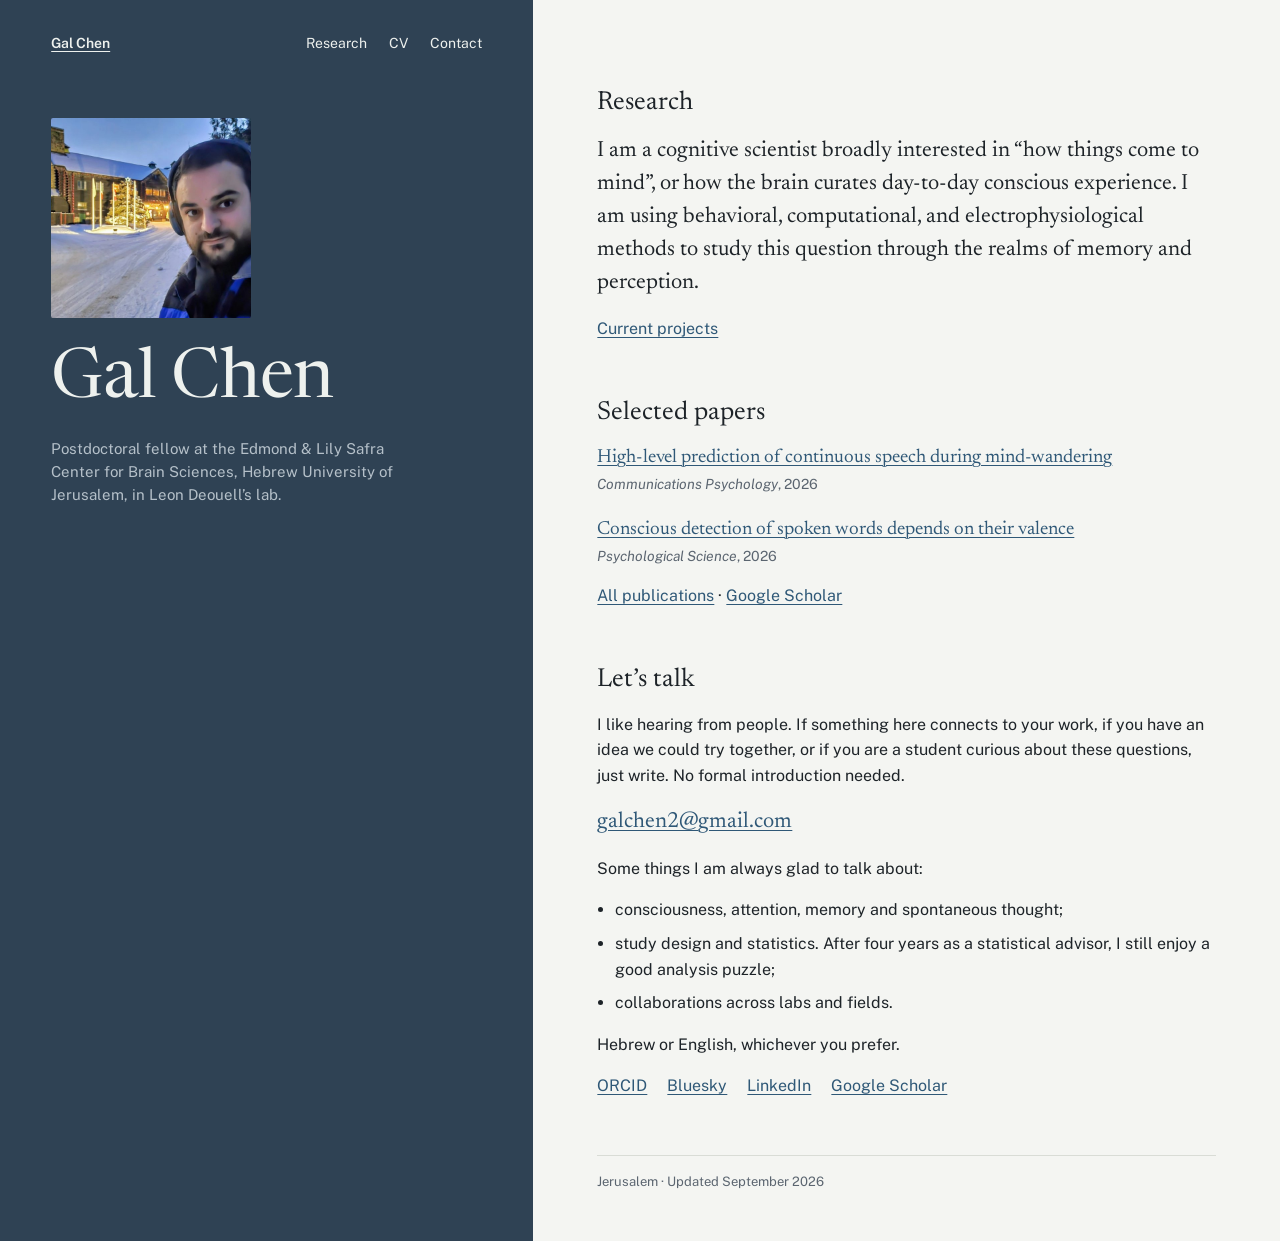
==== index.html @ fbe8dbad "Personal academic website: landing page and CV Co-Authored-By: Claude Opus 5.5 <noreply@anthropic.co" ====
<!doctype html>
<html lang="en">
<head>
<meta charset="utf-8">
<meta name="viewport" content="width=device-width, initial-scale=1">
<title>Gal Chen</title>
<meta name="description" content="Gal Chen, cognitive neuroscientist at the Hebrew University of Jerusalem. Research on consciousness, speech and spontaneous thought.">
<link rel="preconnect" href="https://fonts.googleapis.com">
<link rel="preconnect" href="https://fonts.gstatic.com" crossorigin>
<link rel="stylesheet" href="https://fonts.googleapis.com/css2?family=Newsreader:ital,opsz,wght@0,6..72,400;0,6..72,500;1,6..72,400&family=Public+Sans:wght@400;600&family=IBM+Plex+Mono:wght@400&display=swap">
<link rel="stylesheet" href="style.css">
</head>
<body>
<div class="split">

  <header class="panel">
    <div class="panel-inner">
      <nav class="nav" aria-label="Main">
        <a class="home" href="index.html" aria-current="page">Gal Chen</a>
        <ul>
          <li><a href="#research">Research</a></li>
          <li><a href="cv.html">CV</a></li>
          <li><a href="#contact">Contact</a></li>
        </ul>
      </nav>

      <div class="intro">
        <img class="portrait" src="photo.jpg" width="600" height="600" alt="Gal Chen">
        <h1>Gal Chen</h1>
        <p class="role">Postdoctoral fellow at the Edmond &amp; Lily Safra Center for Brain Sciences, Hebrew University of Jerusalem, in Leon Deouell’s lab.</p>
      </div>
    </div>
  </header>

  <main class="main">

    <section id="research" aria-labelledby="research-h">
      <h2 id="research-h">Research</h2>
      <p class="lead">I am a cognitive scientist broadly interested in “how things come to mind”, or how the brain curates day-to-day conscious experience. I am using behavioral, computational, and electrophysiological methods to study this question through the realms of memory and perception.</p>
      <p><a href="cv.html#projects">Current projects</a></p>
    </section>

    <section aria-labelledby="papers-h">
      <h2 id="papers-h">Selected papers</h2>
      <ul class="papers">
        <li>
          <a class="title" href="https://doi.org/10.1038/s44271-026-00518-4">High-level prediction of continuous speech during mind-wandering</a>
          <span class="src"><i>Communications Psychology</i>, 2026</span>
        </li>
        <li>
          <a class="title" href="https://doi.org/10.1177/09567976261434113">Conscious detection of spoken words depends on their valence</a>
          <span class="src"><i>Psychological Science</i>, 2026</span>
        </li>
      </ul>
      <p><a href="cv.html#publications">All publications</a> · <a href="https://scholar.google.com/citations?user=u07u29AAAAAJ">Google Scholar</a></p>
    </section>

    <section id="contact" aria-labelledby="contact-h">
      <h2 id="contact-h">Let’s talk</h2>
      <p>I like hearing from people. If something here connects to your work, if you have an idea we could try together, or if you are a student curious about these questions, just write. No formal introduction needed.</p>
      <p class="contact-line"><a href="mailto:galchen2@gmail.com">galchen2@gmail.com</a></p>
      <p>Some things I am always glad to talk about:</p>
      <ul class="bullets">
        <li>consciousness, attention, memory and spontaneous thought;</li>
        <li>study design and statistics. After four years as a statistical advisor, I still enjoy a good analysis puzzle;</li>
        <li>collaborations across labs and fields.</li>
      </ul>
      <p>Hebrew or English, whichever you prefer.</p>
      <p class="links"><a href="https://orcid.org/0000-0001-5469-6347">ORCID</a> <a href="https://bsky.app/profile/galchen.bsky.social">Bluesky</a> <a href="https://www.linkedin.com/in/gal-chen-76b5a223b">LinkedIn</a> <a href="https://scholar.google.com/citations?user=u07u29AAAAAJ">Google Scholar</a></p>
    </section>

    <footer class="foot">Jerusalem · Updated September 2026</footer>
  </main>

</div>
</body>
</html>
---- style.css ----
:root {
  --ground: #f4f5f2;
  --ink: #1d2328;
  --muted: #5b6570;
  --rule: #d9dcd6;
  --panel: #2f4254;
  --panel-ink: #eef1ee;
  --panel-muted: #b5c0c9;
  --link: #2f5877;
  --serif: "Newsreader", Georgia, "Times New Roman", serif;
  --sans: "Public Sans", "Helvetica Neue", Arial, sans-serif;
  --mono: "IBM Plex Mono", ui-monospace, Consolas, monospace;
  color-scheme: light;
}

@media (prefers-color-scheme: dark) {
  :root:not([data-theme="light"]) {
    --ground: #15191d;
    --ink: #e4e7e3;
    --muted: #98a2ab;
    --rule: #2c3339;
    --panel: #1f2c38;
    --panel-ink: #e9ede9;
    --panel-muted: #9eabb6;
    --link: #9cc0dc;
    color-scheme: dark;
  }
}
:root[data-theme="dark"] {
  --ground: #15191d;
  --ink: #e4e7e3;
  --muted: #98a2ab;
  --rule: #2c3339;
  --panel: #1f2c38;
  --panel-ink: #e9ede9;
  --panel-muted: #9eabb6;
  --link: #9cc0dc;
  color-scheme: dark;
}

*, *::before, *::after { box-sizing: border-box; }

html { -webkit-text-size-adjust: 100%; }

body {
  margin: 0;
  background: var(--ground);
  color: var(--ink);
  font-family: var(--sans);
  font-size: 16px;
  line-height: 1.6;
}

a { color: var(--link); text-underline-offset: 3px; text-decoration-thickness: 1px; }
a:hover { text-decoration-thickness: 2px; }
a:focus-visible { outline: 2px solid currentColor; outline-offset: 3px; border-radius: 2px; }

h1, h2, h3 { font-family: var(--serif); font-weight: 400; text-wrap: balance; margin: 0; }

.label {
  font-family: var(--sans);
  font-size: 12px;
  font-weight: 600;
  letter-spacing: 0.08em;
  text-transform: uppercase;
  color: var(--muted);
}

/* ---------- navigation ---------- */
.nav {
  display: flex;
  justify-content: space-between;
  align-items: baseline;
  gap: 16px;
  font-size: 14px;
}
.nav a { color: inherit; text-decoration: none; }
.nav a:hover, .nav a[aria-current="page"] { text-decoration: underline; }
.nav ul { display: flex; gap: 22px; list-style: none; margin: 0; padding: 0; }
.nav .home { font-weight: 600; }

/* ---------- landing ---------- */
.split {
  display: grid;
  grid-template-columns: minmax(320px, 5fr) 7fr;
  min-height: 100vh;
}

.panel {
  background: var(--panel);
  color: var(--panel-ink);
  padding-block: 32px 40px;
  padding-inline: clamp(20px, 4vw, 56px);
}
.panel-inner {
  position: sticky;
  top: 32px;
  display: flex;
  flex-direction: column;
  gap: 64px;
}
.panel .nav { color: var(--panel-ink); }
.panel h1 {
  font-size: clamp(44px, 5.4vw, 72px);
  line-height: 1.02;
  letter-spacing: -0.01em;
}
.intro { display: flex; flex-direction: column; gap: 20px; }
.intro p { margin: 0; font-family: var(--serif); font-size: 24px; font-style: italic; line-height: 1.35; max-width: 20em; }
.intro .role { font-family: var(--sans); font-style: normal; font-size: 15px; line-height: 1.55; color: var(--panel-muted); max-width: 38ch; }
.panel a { color: var(--panel-ink); }

.main {
  padding-block: 88px 48px;
  padding-inline: clamp(20px, 5vw, 72px);
  display: flex;
  flex-direction: column;
  gap: 56px;
  max-width: 760px;
}
.main section { display: flex; flex-direction: column; gap: 16px; }
.main h2 { font-size: 26px; line-height: 1.2; }
.main p { margin: 0; max-width: 64ch; }

.papers { list-style: none; margin: 0; padding: 0; display: flex; flex-direction: column; gap: 22px; }
.papers li { display: grid; gap: 2px; max-width: 64ch; }
.papers .title { font-family: var(--serif); font-size: 19px; line-height: 1.35; }
.papers .src { font-size: 14px; color: var(--muted); }

.contact-line {
  font-family: var(--serif);
  font-size: 22px;
}
.bullets { margin: 0; padding-left: 1.1em; display: flex; flex-direction: column; gap: 8px; max-width: 64ch; }

.foot { font-size: 13px; color: var(--muted); border-top: 1px solid var(--rule); padding-top: 16px; }

/* ---------- CV ---------- */
.cv-top {
  background: var(--panel);
  color: var(--panel-ink);
  padding-inline: clamp(20px, 5vw, 72px);
  padding-block: 24px 40px;
}
.cv-top .nav a { color: var(--panel-ink); }
.cv-top-inner, .cv {
  max-width: 880px;
  margin-inline: auto;
}
.cv-head { display: flex; flex-direction: column; gap: 8px; margin-top: 48px; }
.cv-head h1 { font-size: clamp(38px, 5vw, 56px); line-height: 1.05; }
.cv-head p { margin: 0; color: var(--panel-muted); font-size: 15px; }
.cv-head a { color: var(--panel-ink); }

.cv-wrap { padding-inline: clamp(20px, 5vw, 72px); padding-block: 48px 56px; }
.cv { display: flex; flex-direction: column; gap: 44px; }
.cv section { display: flex; flex-direction: column; gap: 14px; }
.cv h2 {
  font-size: 22px;
  padding-bottom: 8px;
  border-bottom: 1px solid var(--rule);
}
.cv h3 { font-family: var(--sans); font-size: 13px; font-weight: 600; letter-spacing: 0.06em; text-transform: uppercase; color: var(--muted); margin-top: 6px; }

.rows { list-style: none; margin: 0; padding: 0; display: flex; flex-direction: column; gap: 12px; }
.rows li {
  display: grid;
  grid-template-columns: 112px 1fr;
  gap: 20px;
}
.yr {
  font-family: var(--mono);
  font-size: 13.5px;
  color: var(--muted);
  font-variant-numeric: tabular-nums;
  padding-top: 2px;
  white-space: nowrap;
}
.rows .what { max-width: 68ch; }
.rows .sub { display: block; color: var(--muted); font-size: 14.5px; }

.refs { margin: 0; padding-left: 1.4em; display: flex; flex-direction: column; gap: 12px; }
.refs li { max-width: 72ch; padding-left: 4px; }
.refs li::marker { font-family: var(--mono); font-size: 13px; color: var(--muted); }
.refs .kind { font-size: 13px; color: var(--muted); }
.refs a { word-break: break-word; }
.note { font-size: 13.5px; color: var(--muted); margin: 0; }

.plain { margin: 0; padding-left: 1.1em; display: flex; flex-direction: column; gap: 8px; max-width: 72ch; }

@media (max-width: 860px) {
  .split { grid-template-columns: 1fr; min-height: 0; }
  .panel-inner { position: static; gap: 44px; }
  .main { padding-block: 44px 40px; gap: 44px; }
}

@media (max-width: 560px) {
  .rows li { grid-template-columns: 1fr; gap: 0; }
  .nav ul { gap: 16px; }
  .intro p { font-size: 19px; }
}

.inline-list { margin: 0; max-width: 72ch; }

.portrait {
  display: block;
  width: 200px;
  height: 200px;
  object-fit: cover;
  object-position: 80% 40%;
  border-radius: 2px;
  margin-bottom: 8px;
}

/* CV portrait: small, printed like a 1980s snapshot */
.print {
  position: relative;
  width: 104px;
  margin: 0 0 12px;
  padding: 6px 6px 18px;
  background: #f3efe6;
  box-shadow: 0 1px 3px rgba(0, 0, 0, 0.35);
  transform: rotate(-2deg);
}
.print img { display: block; width: 100%; height: auto; }
.print figcaption {
  position: absolute;
  inset-inline: 6px;
  bottom: 3px;
  font-size: 9.5px;
  line-height: 1.3;
  color: #6d665a;
  text-align: center;
  white-space: nowrap;
  opacity: 0;
  transition: opacity 0.2s ease;
}
.print:hover figcaption { opacity: 1; }
@media (prefers-reduced-motion: reduce) {
  .print figcaption { transition: none; }
}

.links { display: flex; flex-wrap: wrap; gap: 8px 20px; }
.main .lead {
  font-family: var(--serif);
  font-size: 22px;
  line-height: 1.5;
  max-width: 34em;
}
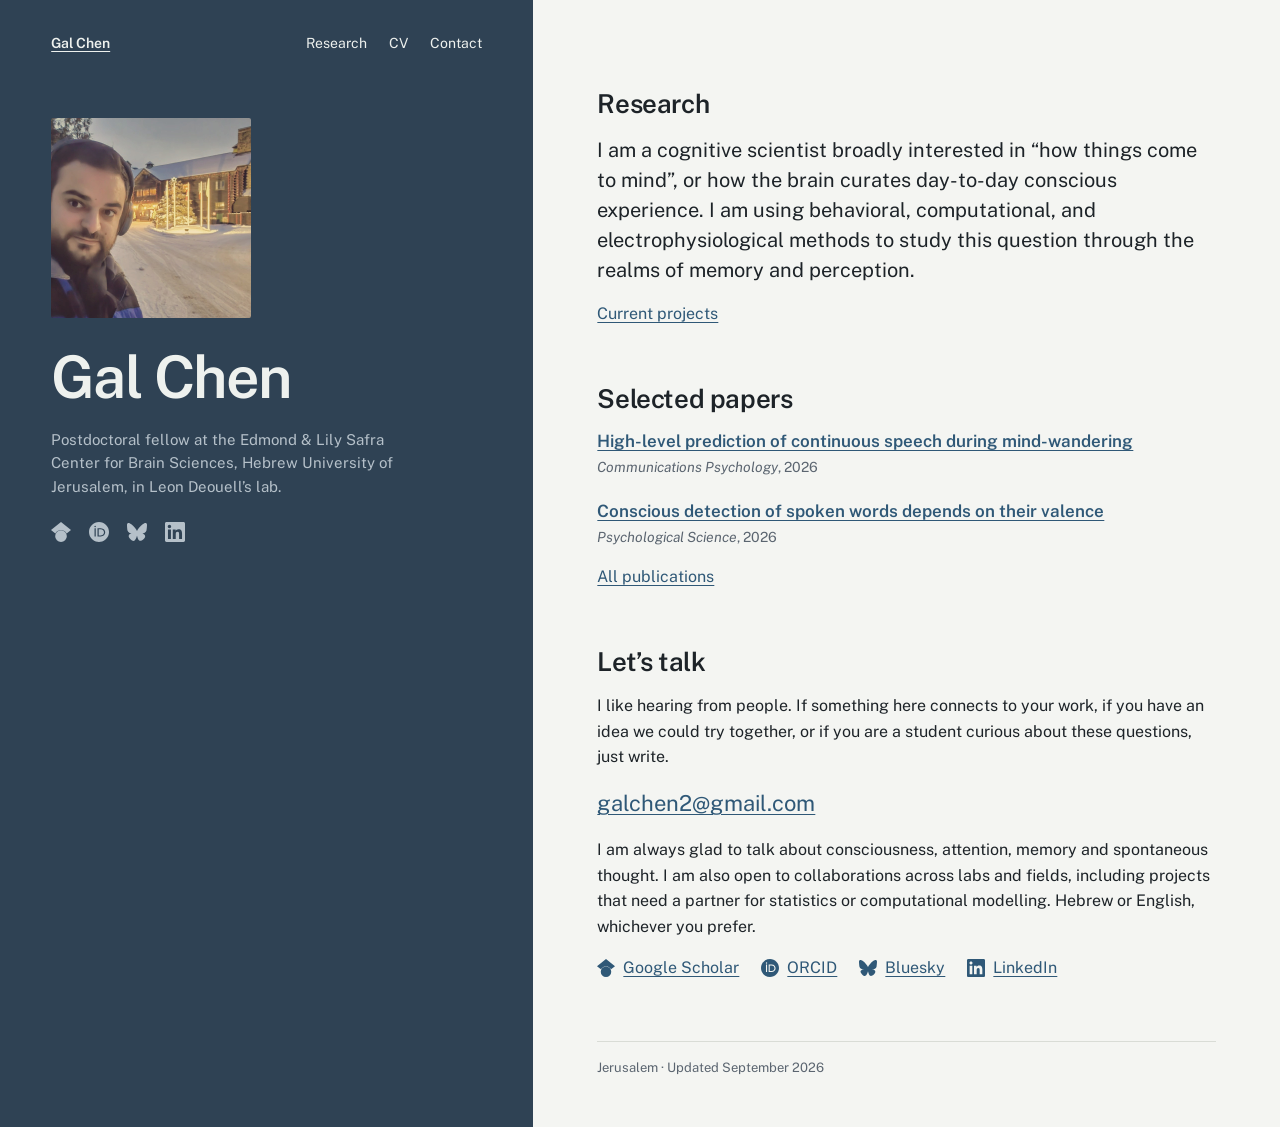
==== commit af65d164: "Sans headings, mirrored photo, social icons, CV trimmed, past projects added Co-Authored-By: Claude " ====
--- a/index.html
+++ b/index.html
@@ -7,7 +7,7 @@
 <meta name="description" content="Gal Chen, cognitive neuroscientist at the Hebrew University of Jerusalem. Research on consciousness, speech and spontaneous thought.">
 <link rel="preconnect" href="https://fonts.googleapis.com">
 <link rel="preconnect" href="https://fonts.gstatic.com" crossorigin>
-<link rel="stylesheet" href="https://fonts.googleapis.com/css2?family=Newsreader:ital,opsz,wght@0,6..72,400;0,6..72,500;1,6..72,400&family=Public+Sans:wght@400;600&family=IBM+Plex+Mono:wght@400&display=swap">
+<link rel="stylesheet" href="https://fonts.googleapis.com/css2?family=Public+Sans:wght@400;600&family=IBM+Plex+Mono:wght@400&display=swap">
 <link rel="stylesheet" href="style.css">
 </head>
 <body>
@@ -28,6 +28,12 @@
         <img class="portrait" src="photo.jpg" width="600" height="600" alt="Gal Chen">
         <h1>Gal Chen</h1>
         <p class="role">Postdoctoral fellow at the Edmond &amp; Lily Safra Center for Brain Sciences, Hebrew University of Jerusalem, in Leon Deouell’s lab.</p>
+        <ul class="social icons-only">
+          <li><a href="https://scholar.google.com/citations?user=u07u29AAAAAJ" aria-label="Google Scholar" title="Google Scholar"><svg viewBox="0 0 24 24" width="18" height="18" aria-hidden="true" focusable="false"><path fill="currentColor" d="M5.242 13.769L0 9.5 12 0l12 9.5-5.242 4.269C17.548 11.249 14.978 9.5 12 9.5c-2.977 0-5.548 1.748-6.758 4.269zM12 10a7 7 0 1 0 0 14 7 7 0 0 0 0-14z"/></svg></a></li>
+          <li><a href="https://orcid.org/0000-0001-5469-6347" aria-label="ORCID" title="ORCID"><svg viewBox="0 0 24 24" width="18" height="18" aria-hidden="true" focusable="false"><path fill="currentColor" d="M12 0C5.372 0 0 5.372 0 12s5.372 12 12 12 12-5.372 12-12S18.628 0 12 0zM7.369 4.378c.525 0 .947.431.947.947s-.422.947-.947.947a.95.95 0 0 1-.947-.947c0-.525.422-.947.947-.947zm-.722 3.038h1.444v10.041H6.647V7.416zm3.562 0h3.9c3.712 0 5.344 2.653 5.344 5.025 0 2.578-2.016 5.025-5.325 5.025h-3.919V7.416zm1.444 1.303v7.444h2.297c3.272 0 4.022-2.484 4.022-3.722 0-2.016-1.284-3.722-4.097-3.722h-2.222z"/></svg></a></li>
+          <li><a href="https://bsky.app/profile/galchen.bsky.social" aria-label="Bluesky" title="Bluesky"><svg viewBox="0 0 24 24" width="18" height="18" aria-hidden="true" focusable="false"><path fill="currentColor" d="M12 10.8c-1.087-2.114-4.046-6.053-6.798-7.995C2.566.944 1.561 1.266.902 1.565.139 1.908 0 3.08 0 3.768c0 .69.378 5.65.624 6.479.815 2.736 3.713 3.66 6.383 3.364.136-.02.275-.039.415-.056-.138.022-.276.04-.415.056-3.912.58-7.387 2.005-2.83 7.078 5.013 5.19 6.87-1.113 7.823-4.308.953 3.195 2.05 9.271 7.733 4.308 4.267-4.308 1.172-6.498-2.74-7.078a8.741 8.741 0 0 1-.415-.056c.14.017.279.036.415.056 2.67.297 5.568-.628 6.383-3.364.246-.828.624-5.79.624-6.478 0-.69-.139-1.861-.902-2.206-.659-.298-1.664-.62-4.3 1.24C16.046 4.748 13.087 8.687 12 10.8Z"/></svg></a></li>
+          <li><a href="https://www.linkedin.com/in/gal-chen-76b5a223b" aria-label="LinkedIn" title="LinkedIn"><svg viewBox="0 0 24 24" width="18" height="18" aria-hidden="true" focusable="false"><path fill="currentColor" d="M20.447 20.452h-3.554v-5.569c0-1.328-.027-3.037-1.852-3.037-1.853 0-2.136 1.445-2.136 2.939v5.667H9.351V9h3.414v1.561h.046c.477-.9 1.637-1.85 3.37-1.85 3.601 0 4.267 2.37 4.267 5.455v6.286zM5.337 7.433c-1.144 0-2.063-.926-2.063-2.065 0-1.138.92-2.063 2.063-2.063 1.14 0 2.064.925 2.064 2.063 0 1.139-.925 2.065-2.064 2.065zm1.782 13.019H3.555V9h3.564v11.452zM22.225 0H1.771C.792 0 0 .774 0 1.729v20.542C0 23.227.792 24 1.771 24h20.451C23.2 24 24 23.227 24 22.271V1.729C24 .774 23.2 0 22.222 0h.003z"/></svg></a></li>
+        </ul>
       </div>
     </div>
   </header>
@@ -52,21 +58,20 @@
           <span class="src"><i>Psychological Science</i>, 2026</span>
         </li>
       </ul>
-      <p><a href="cv.html#publications">All publications</a> · <a href="https://scholar.google.com/citations?user=u07u29AAAAAJ">Google Scholar</a></p>
+      <p><a href="cv.html#publications">All publications</a></p>
     </section>
 
     <section id="contact" aria-labelledby="contact-h">
       <h2 id="contact-h">Let’s talk</h2>
-      <p>I like hearing from people. If something here connects to your work, if you have an idea we could try together, or if you are a student curious about these questions, just write. No formal introduction needed.</p>
+      <p>I like hearing from people. If something here connects to your work, if you have an idea we could try together, or if you are a student curious about these questions, just write.</p>
       <p class="contact-line"><a href="mailto:galchen2@gmail.com">galchen2@gmail.com</a></p>
-      <p>Some things I am always glad to talk about:</p>
-      <ul class="bullets">
-        <li>consciousness, attention, memory and spontaneous thought;</li>
-        <li>study design and statistics. After four years as a statistical advisor, I still enjoy a good analysis puzzle;</li>
-        <li>collaborations across labs and fields.</li>
+      <p>I am always glad to talk about consciousness, attention, memory and spontaneous thought. I am also open to collaborations across labs and fields, including projects that need a partner for statistics or computational modelling. Hebrew or English, whichever you prefer.</p>
+      <ul class="social">
+        <li><a href="https://scholar.google.com/citations?user=u07u29AAAAAJ"><svg viewBox="0 0 24 24" width="18" height="18" aria-hidden="true" focusable="false"><path fill="currentColor" d="M5.242 13.769L0 9.5 12 0l12 9.5-5.242 4.269C17.548 11.249 14.978 9.5 12 9.5c-2.977 0-5.548 1.748-6.758 4.269zM12 10a7 7 0 1 0 0 14 7 7 0 0 0 0-14z"/></svg><span>Google Scholar</span></a></li>
+        <li><a href="https://orcid.org/0000-0001-5469-6347"><svg viewBox="0 0 24 24" width="18" height="18" aria-hidden="true" focusable="false"><path fill="currentColor" d="M12 0C5.372 0 0 5.372 0 12s5.372 12 12 12 12-5.372 12-12S18.628 0 12 0zM7.369 4.378c.525 0 .947.431.947.947s-.422.947-.947.947a.95.95 0 0 1-.947-.947c0-.525.422-.947.947-.947zm-.722 3.038h1.444v10.041H6.647V7.416zm3.562 0h3.9c3.712 0 5.344 2.653 5.344 5.025 0 2.578-2.016 5.025-5.325 5.025h-3.919V7.416zm1.444 1.303v7.444h2.297c3.272 0 4.022-2.484 4.022-3.722 0-2.016-1.284-3.722-4.097-3.722h-2.222z"/></svg><span>ORCID</span></a></li>
+        <li><a href="https://bsky.app/profile/galchen.bsky.social"><svg viewBox="0 0 24 24" width="18" height="18" aria-hidden="true" focusable="false"><path fill="currentColor" d="M12 10.8c-1.087-2.114-4.046-6.053-6.798-7.995C2.566.944 1.561 1.266.902 1.565.139 1.908 0 3.08 0 3.768c0 .69.378 5.65.624 6.479.815 2.736 3.713 3.66 6.383 3.364.136-.02.275-.039.415-.056-.138.022-.276.04-.415.056-3.912.58-7.387 2.005-2.83 7.078 5.013 5.19 6.87-1.113 7.823-4.308.953 3.195 2.05 9.271 7.733 4.308 4.267-4.308 1.172-6.498-2.74-7.078a8.741 8.741 0 0 1-.415-.056c.14.017.279.036.415.056 2.67.297 5.568-.628 6.383-3.364.246-.828.624-5.79.624-6.478 0-.69-.139-1.861-.902-2.206-.659-.298-1.664-.62-4.3 1.24C16.046 4.748 13.087 8.687 12 10.8Z"/></svg><span>Bluesky</span></a></li>
+        <li><a href="https://www.linkedin.com/in/gal-chen-76b5a223b"><svg viewBox="0 0 24 24" width="18" height="18" aria-hidden="true" focusable="false"><path fill="currentColor" d="M20.447 20.452h-3.554v-5.569c0-1.328-.027-3.037-1.852-3.037-1.853 0-2.136 1.445-2.136 2.939v5.667H9.351V9h3.414v1.561h.046c.477-.9 1.637-1.85 3.37-1.85 3.601 0 4.267 2.37 4.267 5.455v6.286zM5.337 7.433c-1.144 0-2.063-.926-2.063-2.065 0-1.138.92-2.063 2.063-2.063 1.14 0 2.064.925 2.064 2.063 0 1.139-.925 2.065-2.064 2.065zm1.782 13.019H3.555V9h3.564v11.452zM22.225 0H1.771C.792 0 0 .774 0 1.729v20.542C0 23.227.792 24 1.771 24h20.451C23.2 24 24 23.227 24 22.271V1.729C24 .774 23.2 0 22.222 0h.003z"/></svg><span>LinkedIn</span></a></li>
       </ul>
-      <p>Hebrew or English, whichever you prefer.</p>
-      <p class="links"><a href="https://orcid.org/0000-0001-5469-6347">ORCID</a> <a href="https://bsky.app/profile/galchen.bsky.social">Bluesky</a> <a href="https://www.linkedin.com/in/gal-chen-76b5a223b">LinkedIn</a> <a href="https://scholar.google.com/citations?user=u07u29AAAAAJ">Google Scholar</a></p>
     </section>
 
     <footer class="foot">Jerusalem · Updated September 2026</footer>
--- a/style.css
+++ b/style.css
@@ -7,7 +7,6 @@
   --panel-ink: #eef1ee;
   --panel-muted: #b5c0c9;
   --link: #2f5877;
-  --serif: "Newsreader", Georgia, "Times New Roman", serif;
   --sans: "Public Sans", "Helvetica Neue", Arial, sans-serif;
   --mono: "IBM Plex Mono", ui-monospace, Consolas, monospace;
   color-scheme: light;
@@ -55,7 +54,7 @@
 a:hover { text-decoration-thickness: 2px; }
 a:focus-visible { outline: 2px solid currentColor; outline-offset: 3px; border-radius: 2px; }
 
-h1, h2, h3 { font-family: var(--serif); font-weight: 400; text-wrap: balance; margin: 0; }
+h1, h2, h3 { font-family: var(--sans); font-weight: 600; letter-spacing: -0.015em; text-wrap: balance; margin: 0; }
 
 .label {
   font-family: var(--sans);
@@ -101,12 +100,12 @@
 }
 .panel .nav { color: var(--panel-ink); }
 .panel h1 {
-  font-size: clamp(44px, 5.4vw, 72px);
-  line-height: 1.02;
-  letter-spacing: -0.01em;
+  font-size: clamp(40px, 4.6vw, 60px);
+  line-height: 1.05;
+  letter-spacing: -0.03em;
 }
 .intro { display: flex; flex-direction: column; gap: 20px; }
-.intro p { margin: 0; font-family: var(--serif); font-size: 24px; font-style: italic; line-height: 1.35; max-width: 20em; }
+.intro p { margin: 0; font-family: var(--sans); font-size: 24px; font-style: italic; line-height: 1.35; max-width: 20em; }
 .intro .role { font-family: var(--sans); font-style: normal; font-size: 15px; line-height: 1.55; color: var(--panel-muted); max-width: 38ch; }
 .panel a { color: var(--panel-ink); }
 
@@ -124,11 +123,11 @@
 
 .papers { list-style: none; margin: 0; padding: 0; display: flex; flex-direction: column; gap: 22px; }
 .papers li { display: grid; gap: 2px; max-width: 64ch; }
-.papers .title { font-family: var(--serif); font-size: 19px; line-height: 1.35; }
+.papers .title { font-size: 17px; font-weight: 600; line-height: 1.4; }
 .papers .src { font-size: 14px; color: var(--muted); }
 
 .contact-line {
-  font-family: var(--serif);
+  font-family: var(--sans);
   font-size: 22px;
 }
 .bullets { margin: 0; padding-left: 1.1em; display: flex; flex-direction: column; gap: 8px; max-width: 64ch; }
@@ -207,30 +206,28 @@
   width: 200px;
   height: 200px;
   object-fit: cover;
-  object-position: 80% 40%;
+  object-position: 20% 40%;
   border-radius: 2px;
   margin-bottom: 8px;
 }
 
-/* CV portrait: small, printed like a 1980s snapshot */
+/* CV portrait, credit shown on hover */
 .print {
   position: relative;
-  width: 104px;
+  width: 112px;
   margin: 0 0 12px;
-  padding: 6px 6px 18px;
-  background: #f3efe6;
-  box-shadow: 0 1px 3px rgba(0, 0, 0, 0.35);
-  transform: rotate(-2deg);
-}
-.print img { display: block; width: 100%; height: auto; }
+}
+.print img { display: block; width: 100%; height: auto; border-radius: 2px; }
 .print figcaption {
   position: absolute;
-  inset-inline: 6px;
-  bottom: 3px;
-  font-size: 9.5px;
+  inset-inline: 0;
+  bottom: 0;
+  padding: 12px 6px 4px;
+  font-size: 10px;
   line-height: 1.3;
-  color: #6d665a;
-  text-align: center;
+  color: #fff;
+  background: linear-gradient(to top, rgba(0, 0, 0, 0.6), rgba(0, 0, 0, 0));
+  border-radius: 0 0 2px 2px;
   white-space: nowrap;
   opacity: 0;
   transition: opacity 0.2s ease;
@@ -240,10 +237,32 @@
   .print figcaption { transition: none; }
 }
 
-.links { display: flex; flex-wrap: wrap; gap: 8px 20px; }
 .main .lead {
-  font-family: var(--serif);
-  font-size: 22px;
+  font-family: var(--sans);
+  font-size: 20px;
   line-height: 1.5;
   max-width: 34em;
 }
+
+.projects { display: grid; gap: 18px; }
+.projects > div { display: grid; gap: 4px; max-width: 72ch; }
+.cv .projects h3 {
+  font-size: 16px;
+  font-weight: 600;
+  letter-spacing: 0;
+  text-transform: none;
+  color: var(--ink);
+  margin: 0;
+}
+.projects p { margin: 0; }
+
+.social { list-style: none; margin: 0; padding: 0; display: flex; flex-wrap: wrap; gap: 10px 22px; }
+.social a { display: inline-flex; align-items: center; gap: 8px; text-decoration: none; }
+.social a span { text-decoration: underline; text-decoration-thickness: 1px; text-underline-offset: 3px; }
+.social a:hover span { text-decoration-thickness: 2px; }
+.social svg { flex: none; }
+.icons-only { gap: 18px; margin-top: 4px; }
+.icons-only a { color: var(--panel-muted); }
+.icons-only a:hover { color: var(--panel-ink); }
+.icons-only svg { width: 20px; height: 20px; }
+.cv-head .social { margin-top: 4px; font-size: 15px; }
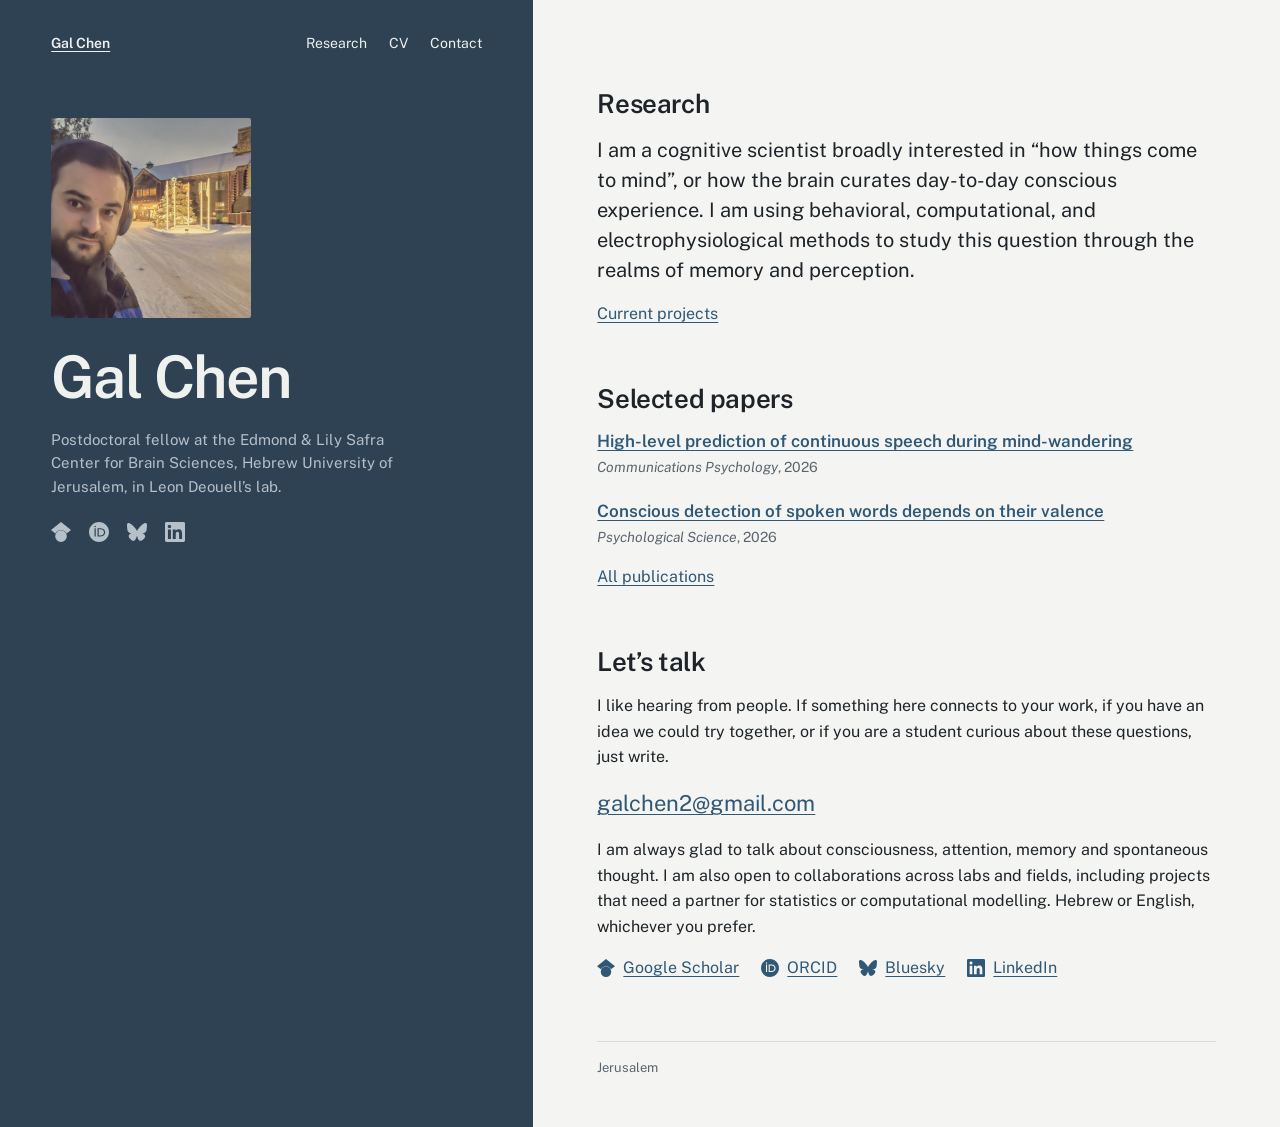
==== commit afd0cff4: "Trim CV: conferences only, main awards, general past-projects summary; drop dates from footer Co-Aut" ====
--- a/index.html
+++ b/index.html
@@ -74,7 +74,7 @@
       </ul>
     </section>
 
-    <footer class="foot">Jerusalem · Updated September 2026</footer>
+    <footer class="foot">Jerusalem</footer>
   </main>
 
 </div>
--- a/style.css
+++ b/style.css
@@ -266,3 +266,5 @@
 .icons-only a:hover { color: var(--panel-ink); }
 .icons-only svg { width: 20px; height: 20px; }
 .cv-head .social { margin-top: 4px; font-size: 15px; }
+
+.prose { margin: 0; max-width: 72ch; }
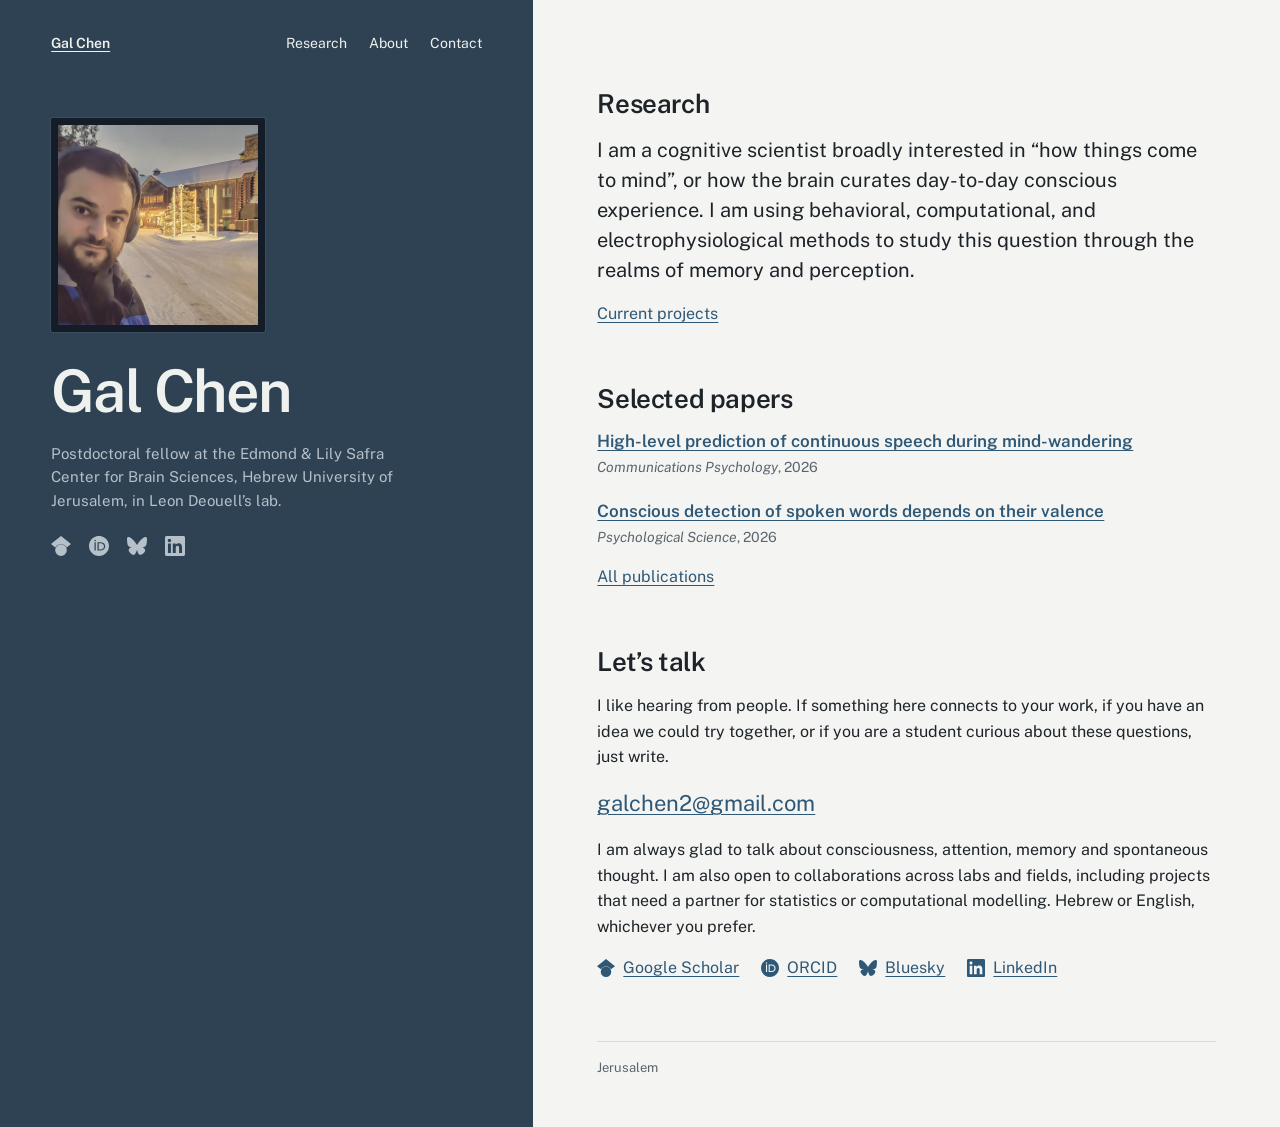
==== commit db3115e7: "Rename CV to About; narrative funding and teaching sections; compact conferences; Tools section Co-A" ====
--- a/index.html
+++ b/index.html
@@ -19,7 +19,7 @@
         <a class="home" href="index.html" aria-current="page">Gal Chen</a>
         <ul>
           <li><a href="#research">Research</a></li>
-          <li><a href="cv.html">CV</a></li>
+          <li><a href="about.html">About</a></li>
           <li><a href="#contact">Contact</a></li>
         </ul>
       </nav>
@@ -43,7 +43,7 @@
     <section id="research" aria-labelledby="research-h">
       <h2 id="research-h">Research</h2>
       <p class="lead">I am a cognitive scientist broadly interested in “how things come to mind”, or how the brain curates day-to-day conscious experience. I am using behavioral, computational, and electrophysiological methods to study this question through the realms of memory and perception.</p>
-      <p><a href="cv.html#projects">Current projects</a></p>
+      <p><a href="about.html#projects">Current projects</a></p>
     </section>
 
     <section aria-labelledby="papers-h">
@@ -58,7 +58,7 @@
           <span class="src"><i>Psychological Science</i>, 2026</span>
         </li>
       </ul>
-      <p><a href="cv.html#publications">All publications</a></p>
+      <p><a href="about.html#publications">All publications</a></p>
     </section>
 
     <section id="contact" aria-labelledby="contact-h">
--- a/style.css
+++ b/style.css
@@ -7,6 +7,7 @@
   --panel-ink: #eef1ee;
   --panel-muted: #b5c0c9;
   --link: #2f5877;
+  --frame: #141d27;
   --sans: "Public Sans", "Helvetica Neue", Arial, sans-serif;
   --mono: "IBM Plex Mono", ui-monospace, Consolas, monospace;
   color-scheme: light;
@@ -22,6 +23,7 @@
     --panel-ink: #e9ede9;
     --panel-muted: #9eabb6;
     --link: #9cc0dc;
+  --frame: #0c1117;
     color-scheme: dark;
   }
 }
@@ -34,6 +36,7 @@
   --panel-ink: #e9ede9;
   --panel-muted: #9eabb6;
   --link: #9cc0dc;
+  --frame: #0c1117;
   color-scheme: dark;
 }
 
@@ -203,8 +206,12 @@
 
 .portrait {
   display: block;
+  box-sizing: content-box;
   width: 200px;
   height: 200px;
+  padding: 7px;
+  background: var(--frame);
+  box-shadow: 0 0 0 1px rgba(255, 255, 255, 0.06);
   object-fit: cover;
   object-position: 20% 40%;
   border-radius: 2px;
